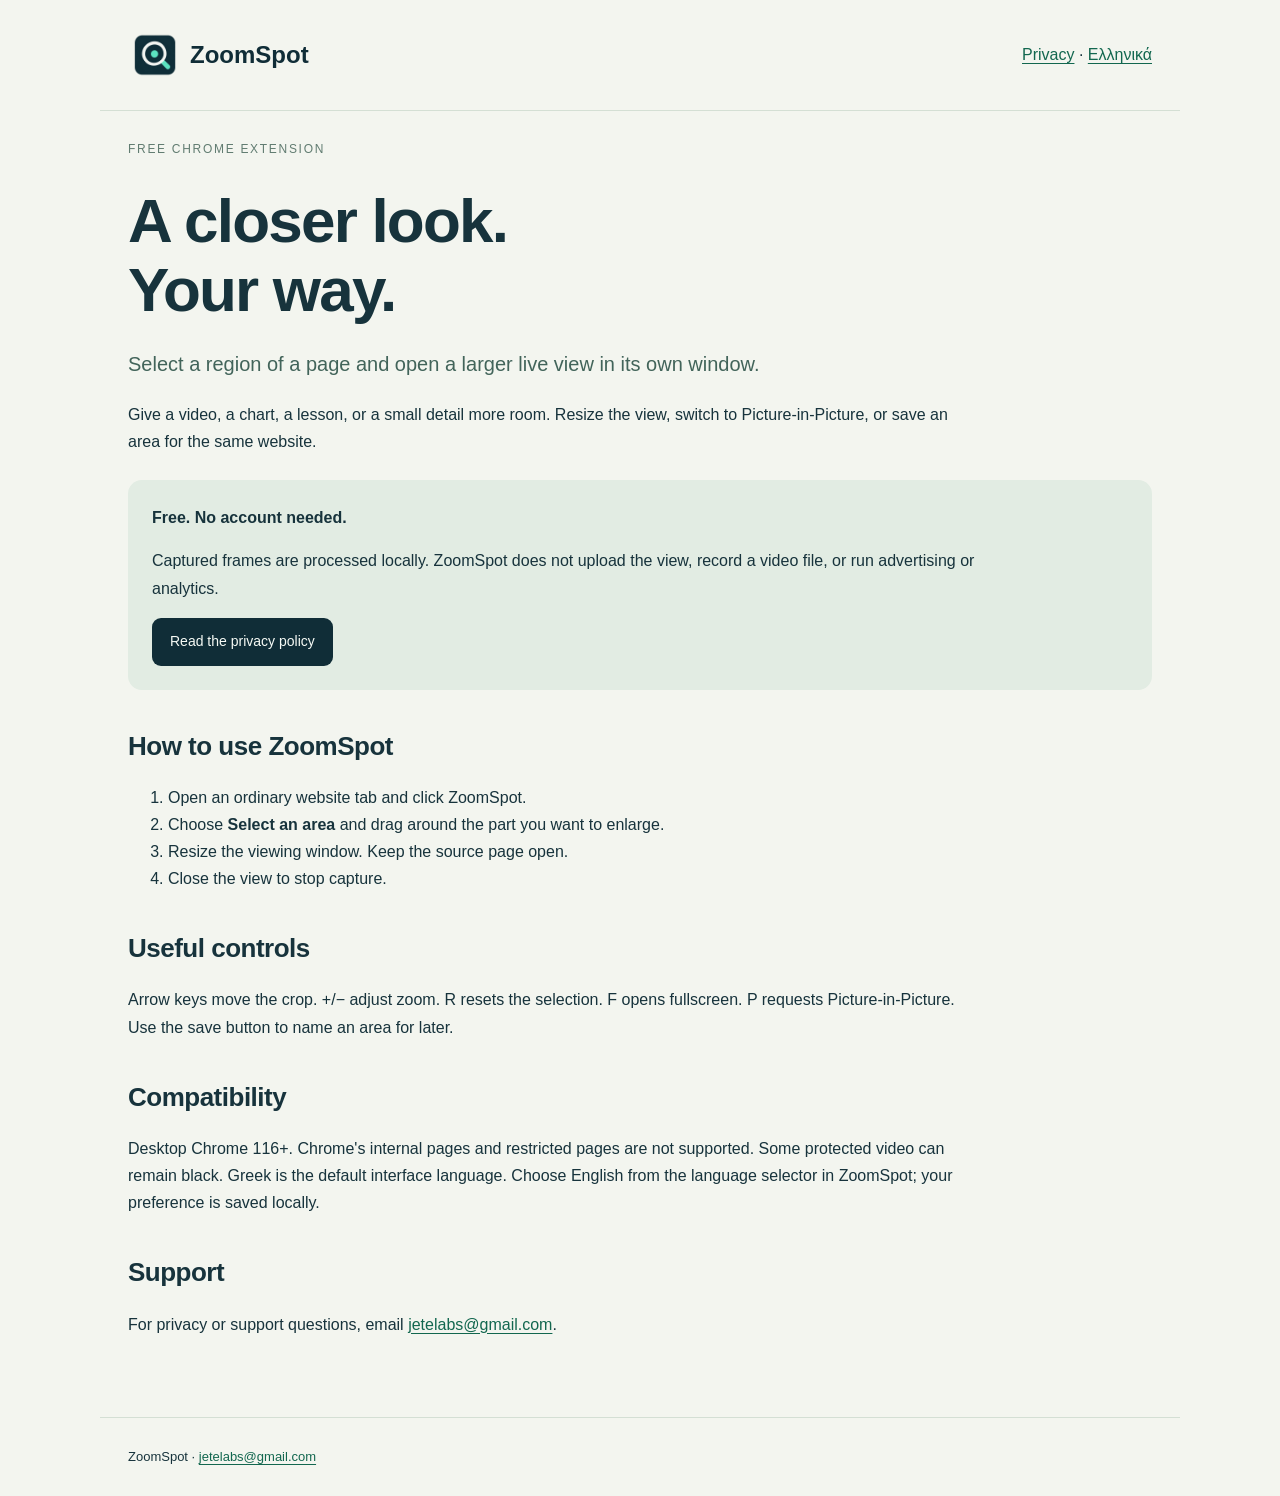
==== index-en.html @ 1380f60e "Ελληνική προεπιλεγμένη γλώσσα ιστοσελίδας" ====
<!doctype html><html lang="en"><head><meta charset="utf-8"><meta name="viewport" content="width=device-width,initial-scale=1"><title>ZoomSpot — A closer look. Your way.</title><style>*{box-sizing:border-box}body{margin:0;font-family:Arial,'Segoe UI',sans-serif;color:#17333c;background:#f3f5ef;line-height:1.7}header,main,footer{max-width:1080px;margin:auto;padding:28px}header{display:flex;align-items:center;justify-content:space-between;border-bottom:1px solid #d4dfd4}.brand{display:flex;align-items:center;gap:8px;font-size:24px;font-weight:750;text-decoration:none;color:#102d37}.brand img{width:54px;height:54px}h1{font-size:clamp(35px,5vw,62px);line-height:1.1;letter-spacing:-1.8px;margin:28px 0 23px}h2{margin-top:40px;line-height:1.25;font-size:26px;letter-spacing:-.5px}h3{font-size:18px;margin:24px 0 8px}p{max-width:850px}a{color:#12674f;text-underline-offset:3px}.label{font-size:12px;letter-spacing:1.7px;text-transform:uppercase;color:#617c71}.lead{font-size:20px;color:#42645a}.card{background:#e2ece3;padding:24px;border-radius:14px;margin:25px 0}.grid{display:grid;grid-template-columns:repeat(2,minmax(0,1fr));gap:20px}.grid img{width:100%;display:block;border-radius:8px}.button,button{display:inline-block;border:0;border-radius:9px;background:#102d37;color:#f6faf5;padding:12px 18px;font-size:14px;cursor:pointer;text-decoration:none}small{color:#627c72}footer{font-size:13px;border-top:1px solid #d4dfd4;margin-top:35px}textarea{width:100%;min-height:280px;border:1px solid #bccdbc;border-radius:8px;padding:17px;background:#fff;color:#17333c;font:14px/1.6 Arial;resize:vertical}.file{display:block;margin:12px 0}.status{padding:15px 20px;background:#fff3d6;border-left:4px solid #c59935;margin:25px 0}@media(max-width:700px){.grid{grid-template-columns:1fr}header,main,footer{padding:20px}}</style></head><body><header><a class="brand" href="index-en.html"><img src="zoomspot.png" alt="">ZoomSpot</a><nav><a href="privacy-en.html">Privacy</a> · <a href="index.html" lang="el">Ελληνικά</a></nav></header><main><div class="label">Free Chrome extension</div><h1>A closer look.<br>Your way.</h1><p class="lead">Select a region of a page and open a larger live view in its own window.</p><p>Give a video, a chart, a lesson, or a small detail more room. Resize the view, switch to Picture-in-Picture, or save an area for the same website.</p><div class="card"><strong>Free. No account needed.</strong><p>Captured frames are processed locally. ZoomSpot does not upload the view, record a video file, or run advertising or analytics.</p><a class="button" href="privacy-en.html">Read the privacy policy</a></div><h2>How to use ZoomSpot</h2><ol><li>Open an ordinary website tab and click ZoomSpot.</li><li>Choose <strong>Select an area</strong> and drag around the part you want to enlarge.</li><li>Resize the viewing window. Keep the source page open.</li><li>Close the view to stop capture.</li></ol><h2>Useful controls</h2><p>Arrow keys move the crop. +/− adjust zoom. R resets the selection. F opens fullscreen. P requests Picture-in-Picture. Use the save button to name an area for later.</p><h2>Compatibility</h2><p>Desktop Chrome 116+. Chrome's internal pages and restricted pages are not supported. Some protected video can remain black. Greek is the default interface language. Choose English from the language selector in ZoomSpot; your preference is saved locally.</p><h2>Support</h2><p>For privacy or support questions, email <a href="mailto:jetelabs@gmail.com">jetelabs@gmail.com</a>.</p></main><footer>ZoomSpot · <a href="mailto:jetelabs@gmail.com">jetelabs@gmail.com</a></footer></body></html>
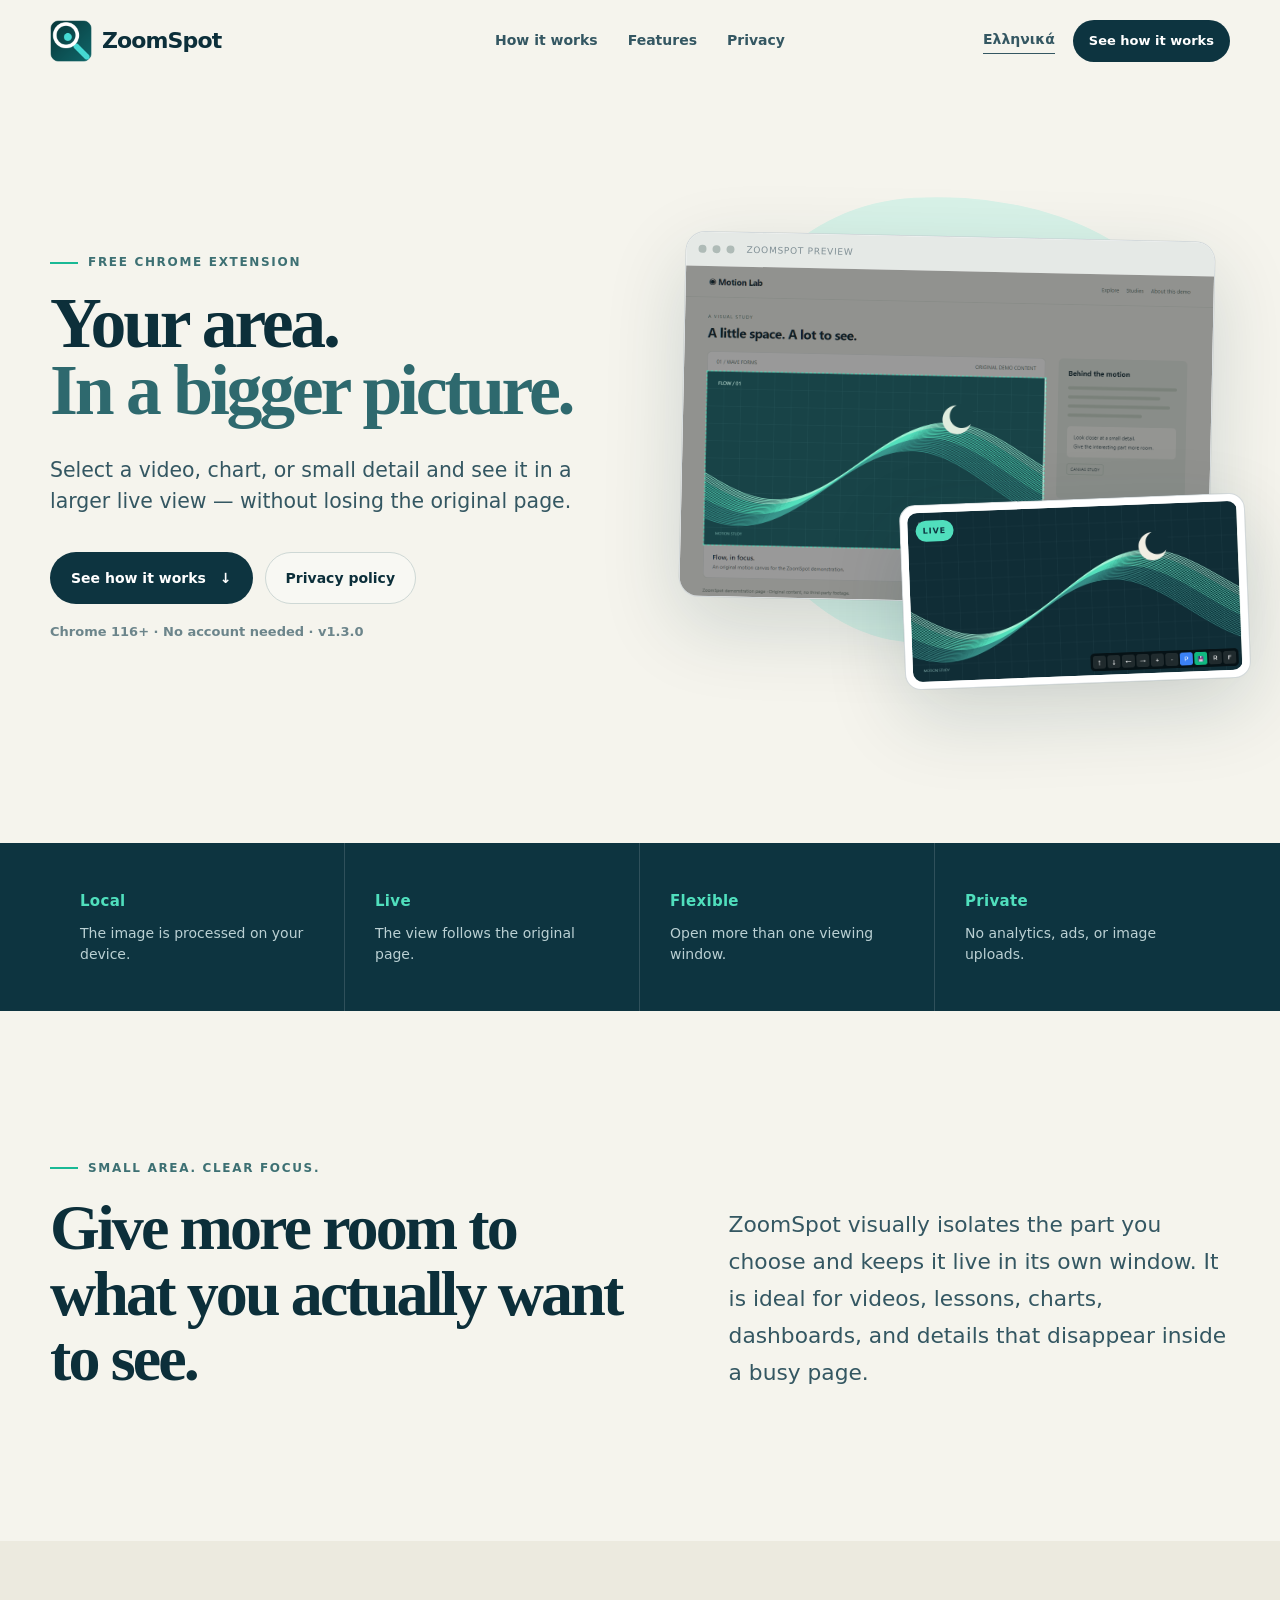
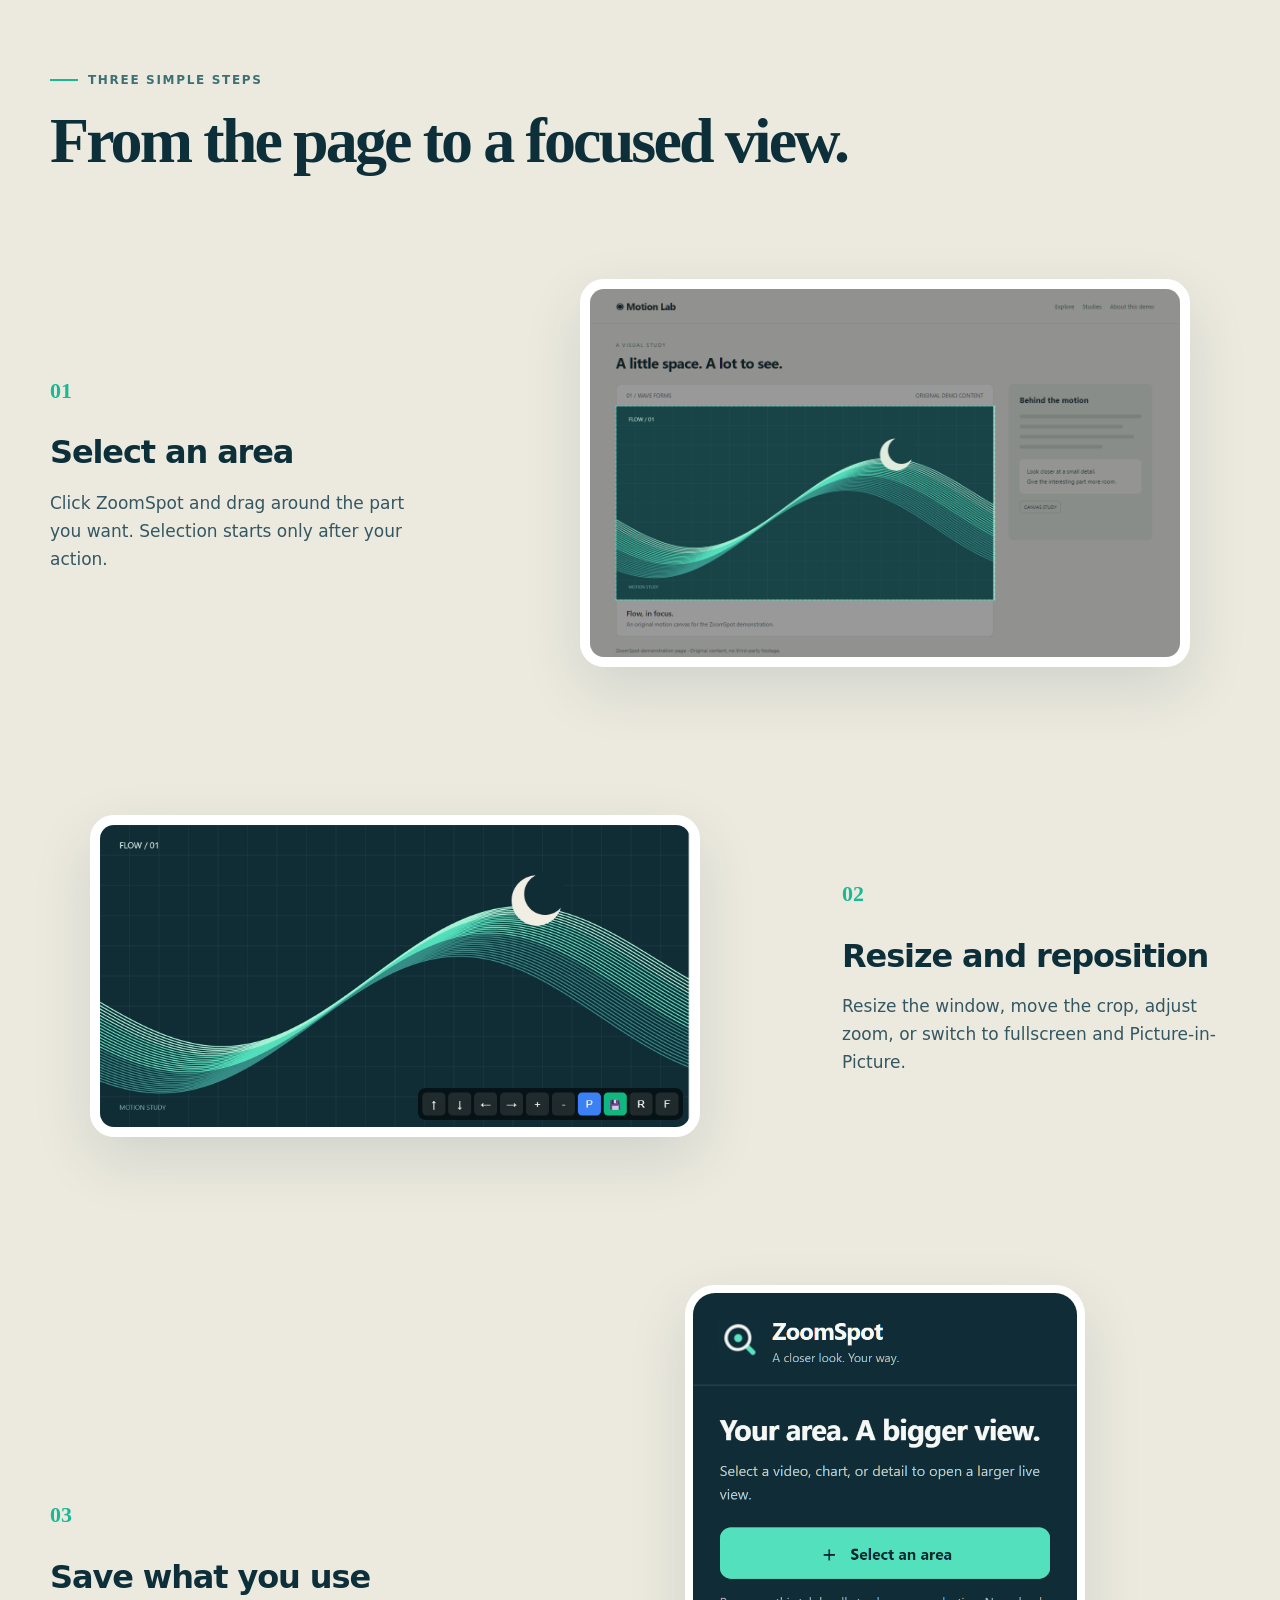
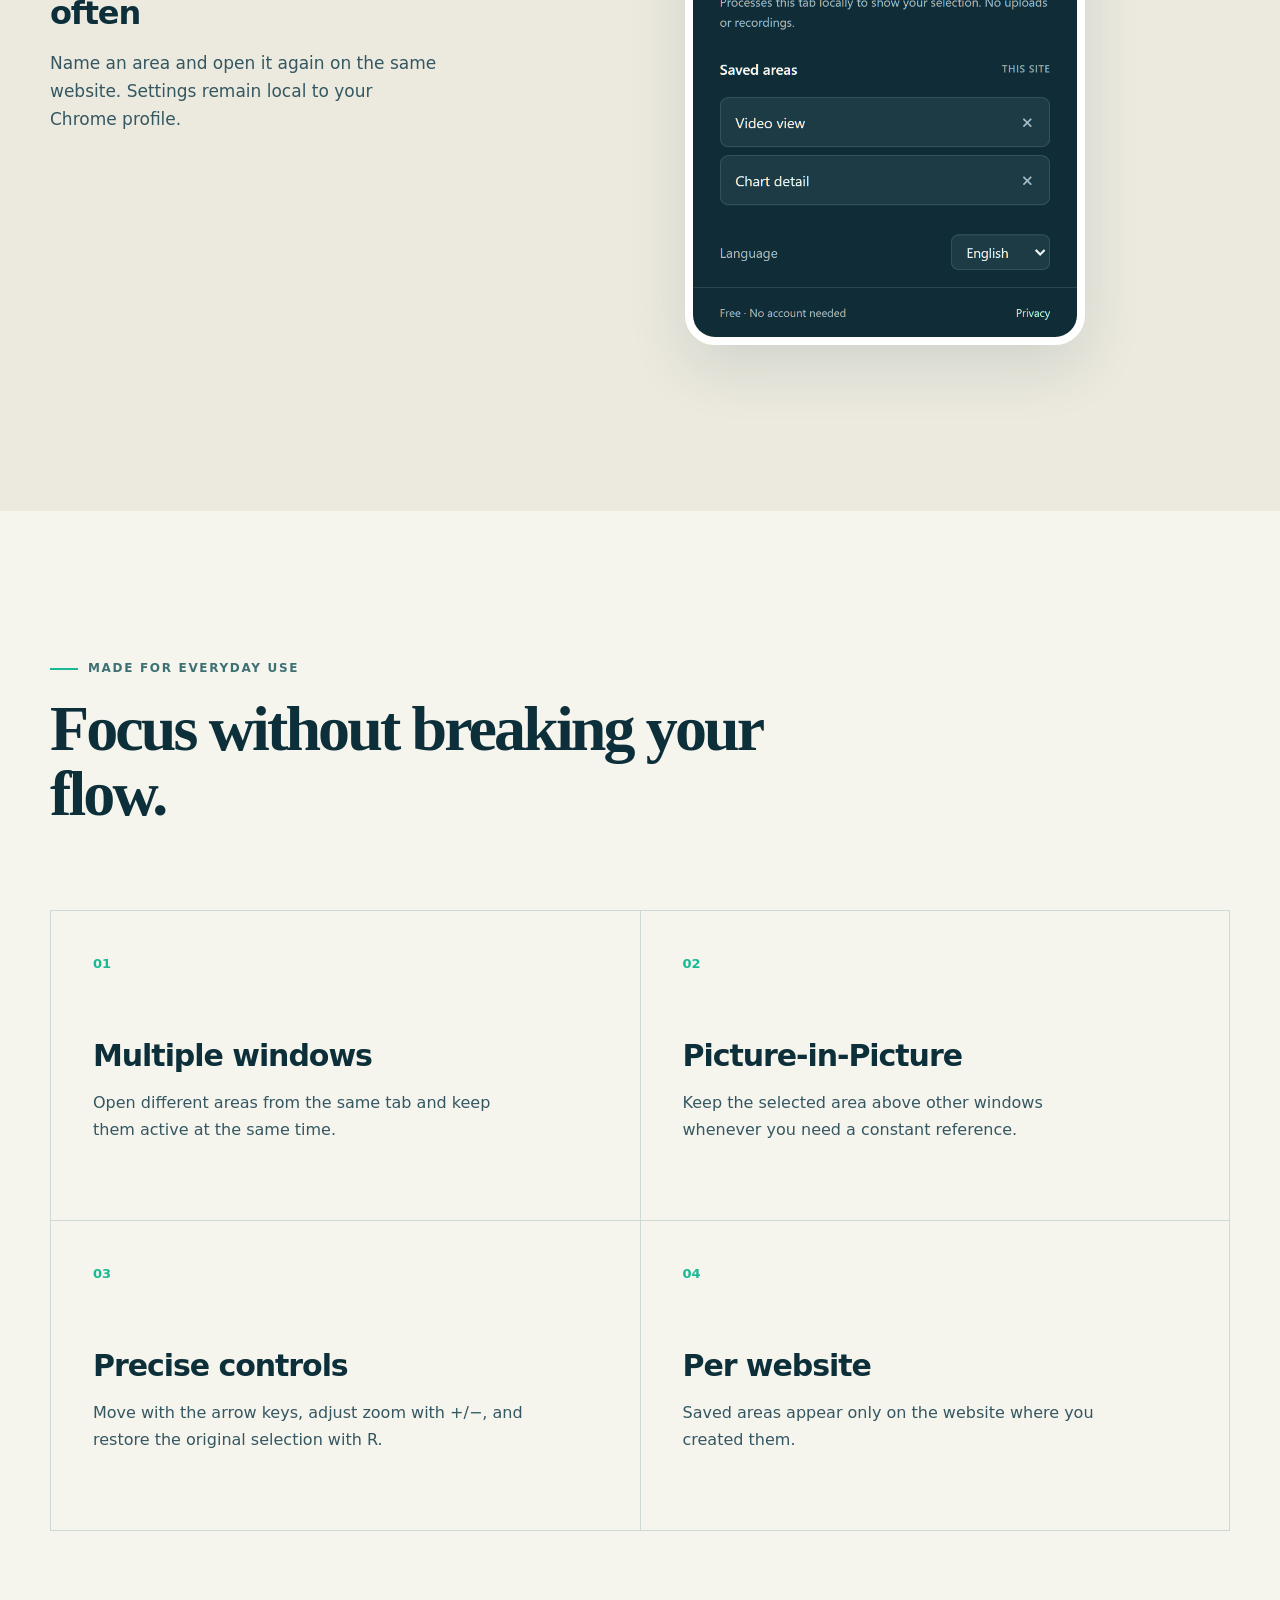
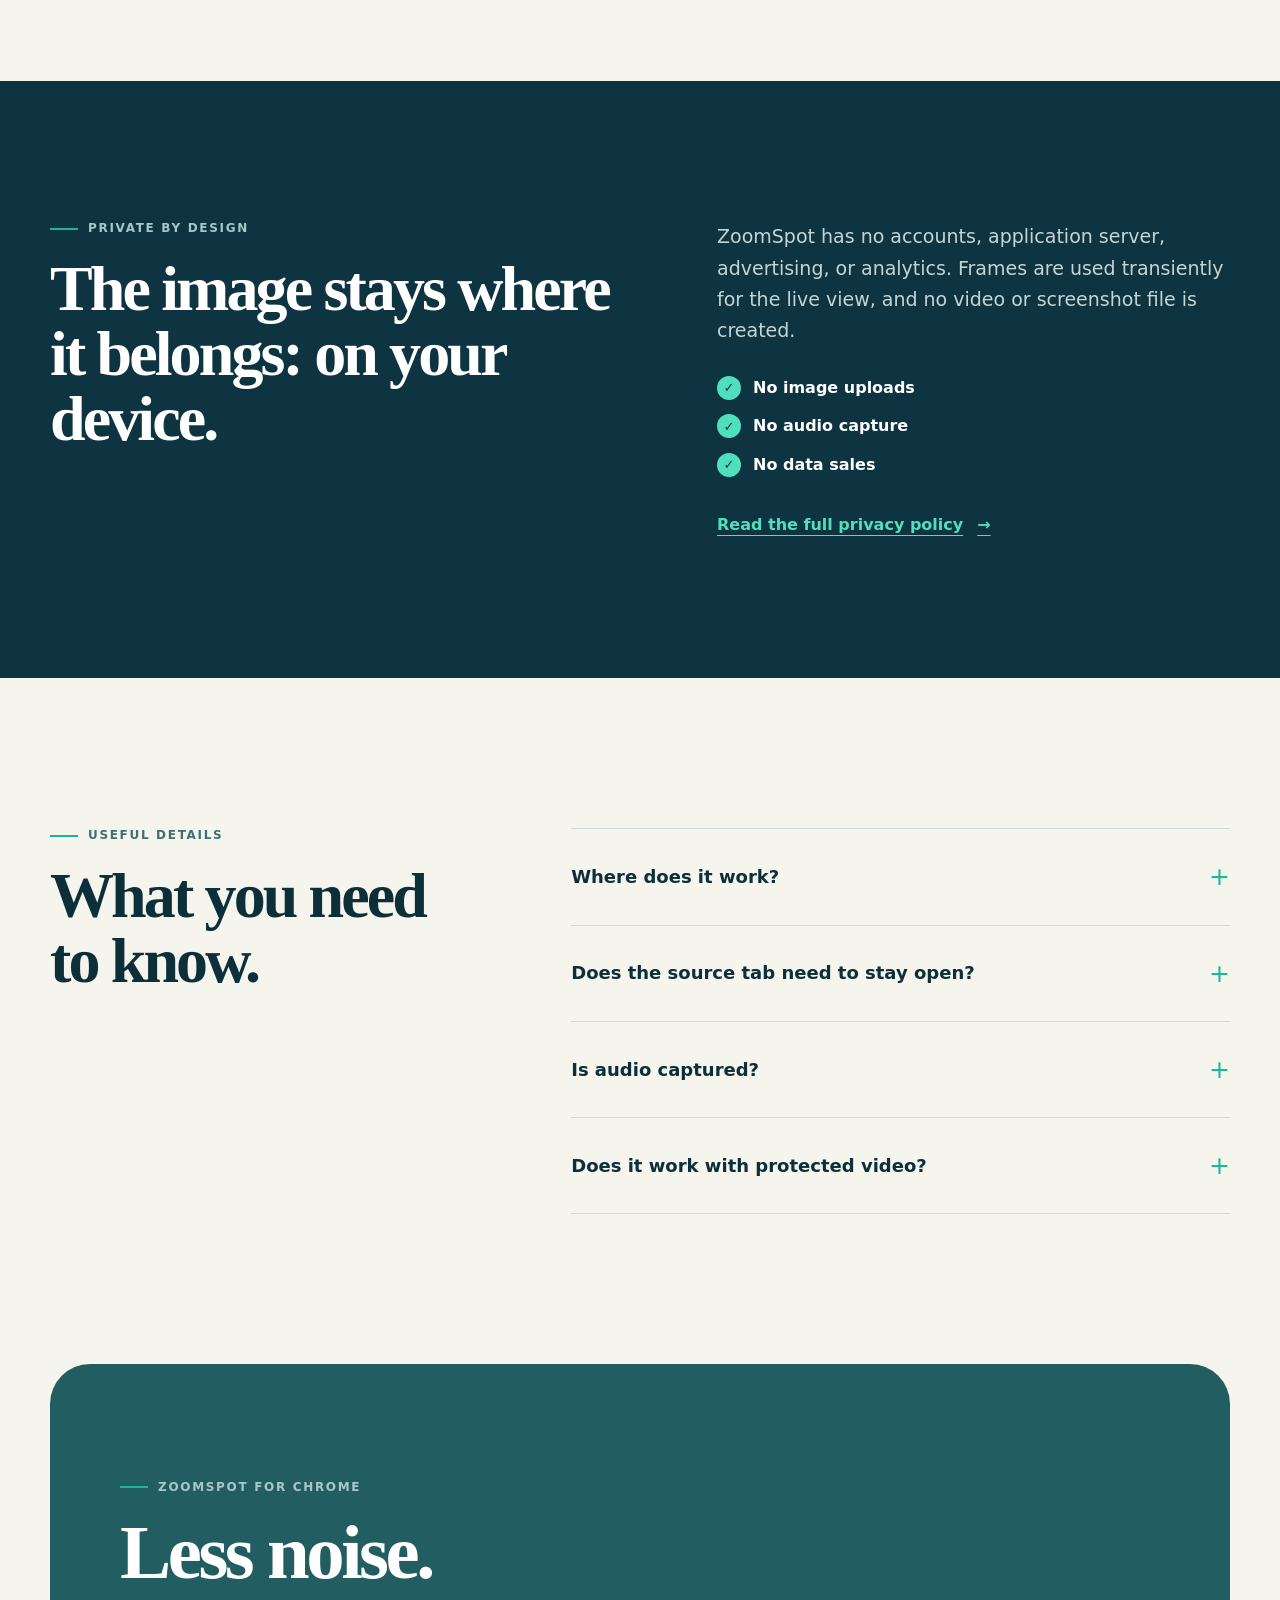
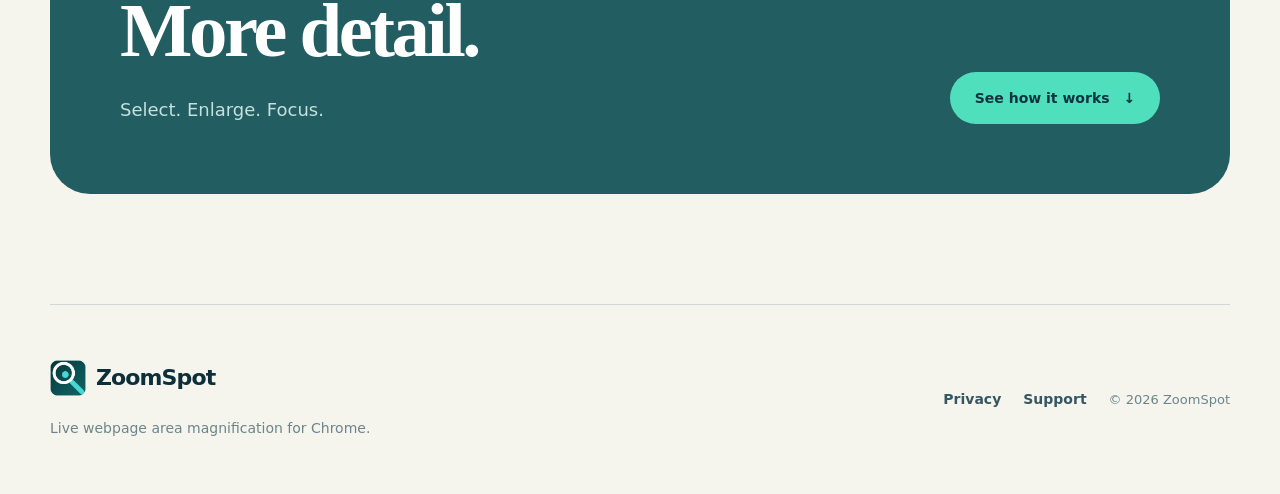
==== commit d2ed2ad4: "Redesign ZoomSpot landing page" ====
--- a/index-en.html
+++ b/index-en.html
@@ -1 +1,164 @@
-<!doctype html><html lang="en"><head><meta charset="utf-8"><meta name="viewport" content="width=device-width,initial-scale=1"><title>ZoomSpot — A closer look. Your way.</title><style>*{box-sizing:border-box}body{margin:0;font-family:Arial,'Segoe UI',sans-serif;color:#17333c;background:#f3f5ef;line-height:1.7}header,main,footer{max-width:1080px;margin:auto;padding:28px}header{display:flex;align-items:center;justify-content:space-between;border-bottom:1px solid #d4dfd4}.brand{display:flex;align-items:center;gap:8px;font-size:24px;font-weight:750;text-decoration:none;color:#102d37}.brand img{width:54px;height:54px}h1{font-size:clamp(35px,5vw,62px);line-height:1.1;letter-spacing:-1.8px;margin:28px 0 23px}h2{margin-top:40px;line-height:1.25;font-size:26px;letter-spacing:-.5px}h3{font-size:18px;margin:24px 0 8px}p{max-width:850px}a{color:#12674f;text-underline-offset:3px}.label{font-size:12px;letter-spacing:1.7px;text-transform:uppercase;color:#617c71}.lead{font-size:20px;color:#42645a}.card{background:#e2ece3;padding:24px;border-radius:14px;margin:25px 0}.grid{display:grid;grid-template-columns:repeat(2,minmax(0,1fr));gap:20px}.grid img{width:100%;display:block;border-radius:8px}.button,button{display:inline-block;border:0;border-radius:9px;background:#102d37;color:#f6faf5;padding:12px 18px;font-size:14px;cursor:pointer;text-decoration:none}small{color:#627c72}footer{font-size:13px;border-top:1px solid #d4dfd4;margin-top:35px}textarea{width:100%;min-height:280px;border:1px solid #bccdbc;border-radius:8px;padding:17px;background:#fff;color:#17333c;font:14px/1.6 Arial;resize:vertical}.file{display:block;margin:12px 0}.status{padding:15px 20px;background:#fff3d6;border-left:4px solid #c59935;margin:25px 0}@media(max-width:700px){.grid{grid-template-columns:1fr}header,main,footer{padding:20px}}</style></head><body><header><a class="brand" href="index-en.html"><img src="zoomspot.png" alt="">ZoomSpot</a><nav><a href="privacy-en.html">Privacy</a> · <a href="index.html" lang="el">Ελληνικά</a></nav></header><main><div class="label">Free Chrome extension</div><h1>A closer look.<br>Your way.</h1><p class="lead">Select a region of a page and open a larger live view in its own window.</p><p>Give a video, a chart, a lesson, or a small detail more room. Resize the view, switch to Picture-in-Picture, or save an area for the same website.</p><div class="card"><strong>Free. No account needed.</strong><p>Captured frames are processed locally. ZoomSpot does not upload the view, record a video file, or run advertising or analytics.</p><a class="button" href="privacy-en.html">Read the privacy policy</a></div><h2>How to use ZoomSpot</h2><ol><li>Open an ordinary website tab and click ZoomSpot.</li><li>Choose <strong>Select an area</strong> and drag around the part you want to enlarge.</li><li>Resize the viewing window. Keep the source page open.</li><li>Close the view to stop capture.</li></ol><h2>Useful controls</h2><p>Arrow keys move the crop. +/− adjust zoom. R resets the selection. F opens fullscreen. P requests Picture-in-Picture. Use the save button to name an area for later.</p><h2>Compatibility</h2><p>Desktop Chrome 116+. Chrome's internal pages and restricted pages are not supported. Some protected video can remain black. Greek is the default interface language. Choose English from the language selector in ZoomSpot; your preference is saved locally.</p><h2>Support</h2><p>For privacy or support questions, email <a href="mailto:jetelabs@gmail.com">jetelabs@gmail.com</a>.</p></main><footer>ZoomSpot · <a href="mailto:jetelabs@gmail.com">jetelabs@gmail.com</a></footer></body></html>
+<!doctype html>
+<html lang="en">
+<head>
+    <meta charset="utf-8">
+    <meta name="viewport" content="width=device-width, initial-scale=1">
+    <meta name="theme-color" content="#0d3440">
+    <meta name="description" content="Select any part of a webpage and open it in a larger live view with ZoomSpot for Chrome.">
+    <meta property="og:type" content="website">
+    <meta property="og:title" content="ZoomSpot — Your area, in a bigger picture">
+    <meta property="og:description" content="Select any part of a webpage and open it in a larger live view with ZoomSpot for Chrome.">
+    <meta property="og:image" content="https://sooperninja.github.io/zoomspot-site/assets/selection-en.png">
+    <meta property="og:url" content="https://sooperninja.github.io/zoomspot-site/index-en.html">
+    <meta name="twitter:card" content="summary_large_image">
+    <link rel="canonical" href="https://sooperninja.github.io/zoomspot-site/index-en.html">
+    <link rel="alternate" hreflang="el" href="https://sooperninja.github.io/zoomspot-site/">
+    <link rel="icon" href="zoomspot.png" type="image/png">
+    <link rel="stylesheet" href="styles.css">
+    <title>ZoomSpot — Your area, in a bigger picture</title>
+    <script type="application/ld+json">{"@context":"https://schema.org","@type":"SoftwareApplication","name":"ZoomSpot","applicationCategory":"BrowserApplication","operatingSystem":"Chrome 116+","softwareVersion":"1.3.0","description":"Select any part of a webpage and open it in a larger live view with ZoomSpot for Chrome.","url":"https://sooperninja.github.io/zoomspot-site/","offers":{"@type":"Offer","price":"0","priceCurrency":"EUR"}}</script>
+</head>
+<body class="landing-page" id="top">
+    <a class="skip-link" href="#main">Skip to content</a>
+    <header class="site-header" data-header>
+        <div class="header-inner">
+            <a class="brand" href="#top" aria-label="ZoomSpot">
+                <img src="zoomspot.png" width="512" height="512" alt="">
+                <span>ZoomSpot</span>
+            </a>
+            <nav class="site-nav" aria-label="Primary navigation"><a href="#how">How it works</a><a href="#features">Features</a><a href="privacy-en.html">Privacy</a></nav>
+            <div class="header-tools">
+                <a class="language-link" href="index.html" lang="el">Ελληνικά</a>
+                <a class="header-action" href="#how">See how it works</a>
+            </div>
+        </div>
+    </header>
+    <main id="main">
+        <section class="hero section-shell" aria-labelledby="hero-title">
+            <div class="hero-copy" data-reveal>
+                <p class="eyebrow"><span></span>Free Chrome extension</p>
+                <h1 id="hero-title"><span class="hero-line hero-line-dark hero-line-nowrap">Your area.</span><span class="hero-line">In a bigger picture.</span></h1>
+                <p class="hero-description">Select a video, chart, or small detail and see it in a larger live view — without losing the original page.</p>
+                <div class="hero-actions">
+                    <a class="button button-primary" href="#how">See how it works<span aria-hidden="true">↓</span></a>
+                    <a class="button button-secondary" href="privacy-en.html">Privacy policy</a>
+                </div>
+                <p class="hero-note">Chrome 116+ · No account needed · v1.3.0</p>
+            </div>
+            <div class="hero-visual" aria-label="ZoomSpot preview" data-reveal>
+                <div class="browser-frame">
+                    <div class="browser-toolbar" aria-hidden="true"><i></i><i></i><i></i><span>zoomspot preview</span></div>
+                    <img src="assets/selection-en.png" width="1280" height="800" alt="Selecting a webpage area with ZoomSpot" fetchpriority="high" decoding="async">
+                </div>
+                <div class="live-frame">
+                    <span>LIVE</span>
+                    <img src="assets/live-controls-en.png" width="820" height="420" alt="A ZoomSpot live view with its controls" fetchpriority="high" decoding="async">
+                </div>
+            </div>
+        </section>
+
+        <section class="proof-strip" aria-label="ZoomSpot highlights">
+            <div class="section-shell proof-grid"><div class="proof-item"><strong>Local</strong><span>The image is processed on your device.</span></div><div class="proof-item"><strong>Live</strong><span>The view follows the original page.</span></div><div class="proof-item"><strong>Flexible</strong><span>Open more than one viewing window.</span></div><div class="proof-item"><strong>Private</strong><span>No analytics, ads, or image uploads.</span></div></div>
+        </section>
+
+        <section class="intro-section section-shell" aria-labelledby="intro-title">
+            <div class="section-heading" data-reveal>
+                <p class="eyebrow"><span></span>Small area. Clear focus.</p>
+                <h2 id="intro-title">Give more room to what you actually want to see.</h2>
+            </div>
+            <p class="intro-body" data-reveal>ZoomSpot visually isolates the part you choose and keeps it live in its own window. It is ideal for videos, lessons, charts, dashboards, and details that disappear inside a busy page.</p>
+        </section>
+
+        <section class="process-section" id="how" aria-labelledby="how-title">
+            <div class="section-shell">
+                <div class="section-heading section-heading-wide" data-reveal>
+                    <p class="eyebrow"><span></span>Three simple steps</p>
+                    <h2 id="how-title">From the page to a focused view.</h2>
+                </div>
+                <div class="process-list"><article class="process-row">
+        <div class="process-copy" data-reveal>
+            <span class="step-number">01</span>
+            <h3>Select an area</h3>
+            <p>Click ZoomSpot and drag around the part you want. Selection starts only after your action.</p>
+        </div>
+        <figure class="process-media" data-reveal>
+            <img src="assets/selection-en.png" width="1280" height="800" alt="Selecting a webpage area with ZoomSpot" decoding="async">
+        </figure>
+    </article><article class="process-row process-row-reverse">
+        <div class="process-copy" data-reveal>
+            <span class="step-number">02</span>
+            <h3>Resize and reposition</h3>
+            <p>Resize the window, move the crop, adjust zoom, or switch to fullscreen and Picture-in-Picture.</p>
+        </div>
+        <figure class="process-media" data-reveal>
+            <img src="assets/live-controls-en.png" width="820" height="420" alt="A ZoomSpot live view with its controls" decoding="async">
+        </figure>
+    </article><article class="process-row">
+        <div class="process-copy" data-reveal>
+            <span class="step-number">03</span>
+            <h3>Save what you use often</h3>
+            <p>Name an area and open it again on the same website. Settings remain local to your Chrome profile.</p>
+        </div>
+        <figure class="process-media process-media-portrait" data-reveal>
+            <img src="assets/popup-en.png" width="688" height="1154" alt="Saved areas inside the ZoomSpot popup" decoding="async">
+        </figure>
+    </article></div>
+            </div>
+        </section>
+
+        <section class="features-section section-shell" id="features" aria-labelledby="features-title">
+            <div class="section-heading" data-reveal>
+                <p class="eyebrow"><span></span>Made for everyday use</p>
+                <h2 id="features-title">Focus without breaking your flow.</h2>
+            </div>
+            <div class="feature-grid"><article class="feature-item" data-reveal><span>01</span><h3>Multiple windows</h3><p>Open different areas from the same tab and keep them active at the same time.</p></article><article class="feature-item" data-reveal><span>02</span><h3>Picture-in-Picture</h3><p>Keep the selected area above other windows whenever you need a constant reference.</p></article><article class="feature-item" data-reveal><span>03</span><h3>Precise controls</h3><p>Move with the arrow keys, adjust zoom with +/−, and restore the original selection with R.</p></article><article class="feature-item" data-reveal><span>04</span><h3>Per website</h3><p>Saved areas appear only on the website where you created them.</p></article></div>
+        </section>
+
+        <section class="privacy-band" aria-labelledby="privacy-title">
+            <div class="section-shell privacy-layout">
+                <div data-reveal>
+                    <p class="eyebrow eyebrow-light"><span></span>Private by design</p>
+                    <h2 id="privacy-title">The image stays where it belongs: on your device.</h2>
+                </div>
+                <div class="privacy-copy" data-reveal>
+                    <p>ZoomSpot has no accounts, application server, advertising, or analytics. Frames are used transiently for the live view, and no video or screenshot file is created.</p>
+                    <ul><li>No image uploads</li><li>No audio capture</li><li>No data sales</li></ul>
+                    <a href="privacy-en.html">Read the full privacy policy<span aria-hidden="true">→</span></a>
+                </div>
+            </div>
+        </section>
+
+        <section class="faq-section section-shell" aria-labelledby="faq-title">
+            <div class="section-heading" data-reveal>
+                <p class="eyebrow"><span></span>Useful details</p>
+                <h2 id="faq-title">What you need to know.</h2>
+            </div>
+            <div class="faq-list" data-reveal><details><summary>Where does it work?<span aria-hidden="true">+</span></summary><p>On ordinary websites in desktop Chrome 116 or newer. Chrome internal pages and other restricted pages do not allow extension access.</p></details><details><summary>Does the source tab need to stay open?<span aria-hidden="true">+</span></summary><p>Yes. The view is live and comes from the source tab, so that page needs to remain open.</p></details><details><summary>Is audio captured?<span aria-hidden="true">+</span></summary><p>No. Audio remains with the source page and is not captured by ZoomSpot.</p></details><details><summary>Does it work with protected video?<span aria-hidden="true">+</span></summary><p>Some DRM-protected content may remain black because Chrome prevents it from being captured.</p></details></div>
+        </section>
+
+        <section class="final-cta section-shell" aria-labelledby="final-title">
+            <div class="final-copy" data-reveal>
+                <p class="eyebrow eyebrow-light"><span></span>ZoomSpot for Chrome</p>
+                <h2 id="final-title">Less noise.<br>More detail.</h2>
+                <p>Select. Enlarge. Focus.</p>
+            </div>
+            <div class="final-action"><a class="button button-mint" href="#how">See how it works<span aria-hidden="true">↓</span></a></div>
+        </section>
+    </main>
+    <footer class="site-footer">
+        <div class="footer-main">
+            <a class="brand brand-footer" href="index-en.html" aria-label="ZoomSpot">
+                <img src="zoomspot.png" width="512" height="512" alt="">
+                <span>ZoomSpot</span>
+            </a>
+            <p>Live webpage area magnification for Chrome.</p>
+        </div>
+        <div class="footer-links">
+            <a href="privacy-en.html">Privacy</a>
+            <a href="mailto:jetelabs@gmail.com">Support</a>
+            <span>© <span data-year>2026</span> ZoomSpot</span>
+        </div>
+    </footer>
+    <script src="site.js" defer></script>
+</body>
+</html>
--- a/styles.css
+++ b/styles.css
@@ -0,0 +1,1061 @@
+:root {
+    --ink: #0c2f3a;
+    --ink-soft: #345762;
+    --ink-faint: #6c858b;
+    --paper: #f5f4ed;
+    --paper-warm: #eceadf;
+    --white: #ffffff;
+    --mint: #50dfbd;
+    --mint-dark: #19b995;
+    --mint-pale: #d8f2e8;
+    --line: #ced8d5;
+    --dark: #0d3440;
+    --dark-raised: #173f4a;
+    --shadow: 0 28px 80px rgba(12, 47, 58, 0.16);
+    --radius-sm: 12px;
+    --radius-md: 24px;
+    --radius-lg: 40px;
+    --shell: 1180px;
+}
+
+* {
+    box-sizing: border-box;
+}
+
+html {
+    scroll-behavior: smooth;
+    scroll-padding-top: 96px;
+}
+
+body {
+    margin: 0;
+    color: var(--ink);
+    background: var(--paper);
+    font-family: Inter, ui-sans-serif, system-ui, -apple-system, BlinkMacSystemFont, "Segoe UI", sans-serif;
+    font-size: 16px;
+    line-height: 1.65;
+    text-rendering: optimizeLegibility;
+}
+
+img {
+    display: block;
+    max-width: 100%;
+    height: auto;
+}
+
+a {
+    color: inherit;
+}
+
+button,
+a {
+    -webkit-tap-highlight-color: transparent;
+}
+
+:focus-visible {
+    outline: 3px solid var(--mint-dark);
+    outline-offset: 4px;
+}
+
+.skip-link {
+    position: fixed;
+    top: 12px;
+    left: 12px;
+    z-index: 100;
+    padding: 10px 14px;
+    color: var(--white);
+    background: var(--dark);
+    border-radius: 8px;
+    transform: translateY(-180%);
+}
+
+.skip-link:focus {
+    transform: translateY(0);
+}
+
+.section-shell,
+.header-inner,
+.site-footer {
+    width: min(calc(100% - 48px), var(--shell));
+    margin-inline: auto;
+}
+
+.site-header {
+    position: sticky;
+    top: 0;
+    z-index: 50;
+    border-bottom: 1px solid transparent;
+    background: rgba(245, 244, 237, 0.94);
+    backdrop-filter: blur(18px);
+    transition: border-color 180ms ease, box-shadow 180ms ease;
+}
+
+.site-header.is-scrolled {
+    border-color: var(--line);
+    box-shadow: 0 8px 30px rgba(12, 47, 58, 0.06);
+}
+
+.header-inner {
+    min-height: 82px;
+    display: grid;
+    grid-template-columns: 1fr auto 1fr;
+    align-items: center;
+    gap: 28px;
+}
+
+.brand {
+    width: fit-content;
+    display: inline-flex;
+    align-items: center;
+    gap: 10px;
+    color: var(--ink);
+    font-size: 22px;
+    font-weight: 800;
+    letter-spacing: -0.04em;
+    text-decoration: none;
+}
+
+.brand img {
+    width: 42px;
+    height: 42px;
+}
+
+.site-nav,
+.header-tools,
+.footer-links {
+    display: flex;
+    align-items: center;
+}
+
+.site-nav {
+    gap: 30px;
+}
+
+.site-nav a,
+.language-link,
+.footer-links a {
+    color: var(--ink-soft);
+    font-size: 14px;
+    font-weight: 680;
+    text-decoration: none;
+}
+
+.site-nav a:hover,
+.language-link:hover,
+.footer-links a:hover {
+    color: var(--mint-dark);
+}
+
+.header-tools {
+    justify-content: flex-end;
+    gap: 18px;
+}
+
+.language-link {
+    padding-bottom: 2px;
+    border-bottom: 1px solid currentColor;
+}
+
+.header-action {
+    padding: 10px 16px;
+    color: var(--white);
+    background: var(--dark);
+    border-radius: 999px;
+    font-size: 13px;
+    font-weight: 760;
+    text-decoration: none;
+    transition: transform 180ms ease, background 180ms ease;
+}
+
+.header-action:hover {
+    background: var(--dark-raised);
+    transform: translateY(-1px);
+}
+
+.hero {
+    min-height: 760px;
+    display: grid;
+    grid-template-columns: 1fr 1fr;
+    align-items: center;
+    gap: clamp(40px, 5vw, 70px);
+    padding-block: 92px 120px;
+}
+
+.eyebrow {
+    display: flex;
+    align-items: center;
+    gap: 10px;
+    margin: 0 0 20px;
+    color: #3d7073;
+    font-size: 12px;
+    font-weight: 780;
+    letter-spacing: 0.14em;
+    line-height: 1.2;
+    text-transform: uppercase;
+}
+
+.eyebrow > span {
+    width: 28px;
+    height: 2px;
+    background: var(--mint-dark);
+}
+
+.hero h1,
+.section-heading h2,
+.privacy-band h2,
+.final-copy h2,
+.legal-article h1 {
+    margin: 0;
+    font-family: Georgia, "Times New Roman", serif;
+    font-weight: 700;
+    letter-spacing: -0.045em;
+}
+
+.hero h1 {
+    max-width: 680px;
+    font-size: clamp(54px, 5.6vw, 80px);
+    line-height: 0.94;
+}
+
+.hero h1 .hero-line {
+    display: block;
+    color: #2e696e;
+}
+
+.hero h1 .hero-line-dark {
+    color: var(--ink);
+}
+
+@media (min-width: 781px) {
+    .hero h1 .hero-line-nowrap {
+        white-space: nowrap;
+    }
+}
+
+.hero-description {
+    max-width: 590px;
+    margin: 30px 0 0;
+    color: var(--ink-soft);
+    font-size: clamp(18px, 1.6vw, 22px);
+    line-height: 1.55;
+}
+
+.hero-actions {
+    display: flex;
+    flex-wrap: wrap;
+    gap: 12px;
+    margin-top: 34px;
+}
+
+.button {
+    min-height: 52px;
+    display: inline-flex;
+    align-items: center;
+    justify-content: center;
+    gap: 14px;
+    padding: 12px 20px;
+    border: 1px solid transparent;
+    border-radius: 999px;
+    font-size: 14px;
+    font-weight: 780;
+    text-decoration: none;
+    transition: transform 180ms ease, background 180ms ease, border-color 180ms ease;
+}
+
+.button:hover {
+    transform: translateY(-2px);
+}
+
+.button-primary {
+    color: var(--white);
+    background: var(--dark);
+}
+
+.button-primary:hover {
+    background: var(--dark-raised);
+}
+
+.button-secondary {
+    color: var(--ink);
+    border-color: var(--line);
+    background: rgba(255, 255, 255, 0.3);
+}
+
+.button-secondary:hover {
+    border-color: #9eb4af;
+    background: var(--white);
+}
+
+.hero-note {
+    margin: 17px 0 0;
+    color: var(--ink-faint);
+    font-size: 13px;
+    font-weight: 620;
+}
+
+.hero-visual {
+    position: relative;
+    min-width: 0;
+    padding: 40px 18px 100px 10px;
+}
+
+.hero-visual::before {
+    content: "";
+    position: absolute;
+    inset: 0 8% 12% 9%;
+    z-index: -1;
+    background: var(--mint-pale);
+    border-radius: 44% 56% 58% 42% / 44% 35% 65% 56%;
+    transform: rotate(-3deg);
+}
+
+.browser-frame,
+.live-frame {
+    overflow: hidden;
+    border: 1px solid rgba(12, 47, 58, 0.18);
+    background: var(--white);
+    box-shadow: var(--shadow);
+}
+
+.browser-frame {
+    border-radius: 20px;
+    transform: rotate(1.2deg);
+}
+
+.browser-toolbar {
+    height: 34px;
+    display: flex;
+    align-items: center;
+    gap: 6px;
+    padding: 0 12px;
+    color: #819096;
+    background: #e5e9e6;
+    font-size: 9px;
+    letter-spacing: 0.08em;
+    text-transform: uppercase;
+}
+
+.browser-toolbar i {
+    width: 8px;
+    height: 8px;
+    background: #afbbb7;
+    border-radius: 50%;
+}
+
+.browser-toolbar span {
+    margin-left: 6px;
+}
+
+.live-frame {
+    position: absolute;
+    right: -18px;
+    bottom: 18px;
+    width: 62%;
+    padding: 7px;
+    border-radius: 16px;
+    transform: rotate(-2.2deg);
+}
+
+.live-frame > span {
+    position: absolute;
+    top: 15px;
+    left: 15px;
+    z-index: 1;
+    padding: 4px 7px;
+    color: var(--dark);
+    background: var(--mint);
+    border-radius: 999px;
+    font-size: 8px;
+    font-weight: 900;
+    letter-spacing: 0.12em;
+}
+
+.live-frame img {
+    border-radius: 10px;
+}
+
+.proof-strip {
+    color: var(--white);
+    background: var(--dark);
+}
+
+.proof-grid {
+    display: grid;
+    grid-template-columns: repeat(4, 1fr);
+}
+
+.proof-item {
+    min-height: 168px;
+    display: flex;
+    flex-direction: column;
+    justify-content: center;
+    gap: 9px;
+    padding: 28px 30px;
+    border-right: 1px solid rgba(255, 255, 255, 0.14);
+}
+
+.proof-item:last-child {
+    border-right: 0;
+}
+
+.proof-item strong {
+    color: var(--mint);
+    font-size: 15px;
+    letter-spacing: 0.02em;
+}
+
+.proof-item span {
+    color: #bad0d3;
+    font-size: 14px;
+    line-height: 1.5;
+}
+
+.intro-section {
+    display: grid;
+    grid-template-columns: 1.08fr 0.92fr;
+    gap: 90px;
+    padding-block: 150px;
+}
+
+.section-heading h2,
+.privacy-band h2,
+.final-copy h2 {
+    font-size: clamp(42px, 5vw, 70px);
+    line-height: 1.02;
+}
+
+.intro-body {
+    align-self: end;
+    max-width: 540px;
+    margin: 0;
+    color: var(--ink-soft);
+    font-size: clamp(18px, 1.7vw, 22px);
+    line-height: 1.7;
+}
+
+.process-section {
+    padding-block: 132px 150px;
+    background: var(--paper-warm);
+}
+
+.section-heading-wide {
+    max-width: 830px;
+    margin-bottom: 90px;
+}
+
+.process-list {
+    display: grid;
+    gap: 116px;
+}
+
+.process-row {
+    display: grid;
+    grid-template-columns: 0.72fr 1.28fr;
+    align-items: center;
+    gap: clamp(48px, 8vw, 110px);
+}
+
+.process-row-reverse {
+    grid-template-columns: 1.28fr 0.72fr;
+}
+
+.process-row-reverse .process-copy {
+    order: 2;
+}
+
+.process-copy {
+    max-width: 400px;
+}
+
+.step-number {
+    display: inline-block;
+    margin-bottom: 26px;
+    color: var(--mint-dark);
+    font-family: Georgia, "Times New Roman", serif;
+    font-size: 22px;
+    font-weight: 700;
+}
+
+.process-copy h3,
+.feature-item h3 {
+    margin: 0;
+    color: var(--ink);
+    font-size: clamp(27px, 2.5vw, 38px);
+    line-height: 1.12;
+    letter-spacing: -0.035em;
+}
+
+.process-copy p,
+.feature-item p {
+    margin: 18px 0 0;
+    color: var(--ink-soft);
+    font-size: 17px;
+}
+
+.process-media {
+    overflow: hidden;
+    border: 10px solid var(--white);
+    border-radius: var(--radius-md);
+    box-shadow: 0 22px 60px rgba(12, 47, 58, 0.12);
+}
+
+.process-media img {
+    width: 100%;
+}
+
+.process-media-portrait {
+    width: min(58%, 420px);
+    justify-self: center;
+    border-width: 8px;
+    border-radius: 30px;
+}
+
+.features-section {
+    padding-block: 150px;
+}
+
+.features-section > .section-heading {
+    max-width: 760px;
+}
+
+.feature-grid {
+    display: grid;
+    grid-template-columns: repeat(2, 1fr);
+    margin-top: 84px;
+    border-top: 1px solid var(--line);
+    border-left: 1px solid var(--line);
+}
+
+.feature-item {
+    min-height: 310px;
+    padding: 42px;
+    border-right: 1px solid var(--line);
+    border-bottom: 1px solid var(--line);
+}
+
+.feature-item > span {
+    display: block;
+    margin-bottom: 64px;
+    color: var(--mint-dark);
+    font-size: 13px;
+    font-weight: 800;
+}
+
+.feature-item h3 {
+    font-size: 30px;
+}
+
+.feature-item p {
+    max-width: 430px;
+    font-size: 16px;
+}
+
+.privacy-band {
+    padding-block: 140px;
+    color: var(--white);
+    background: var(--dark);
+}
+
+.privacy-layout {
+    display: grid;
+    grid-template-columns: 1.05fr 0.95fr;
+    gap: 100px;
+}
+
+.eyebrow-light {
+    color: #a6c8cc;
+}
+
+.privacy-band h2 {
+    color: var(--white);
+}
+
+.privacy-copy {
+    align-self: end;
+}
+
+.privacy-copy > p {
+    margin: 0;
+    color: #c2d5d7;
+    font-size: 19px;
+}
+
+.privacy-copy ul {
+    display: grid;
+    gap: 12px;
+    margin: 28px 0 34px;
+    padding: 0;
+    list-style: none;
+}
+
+.privacy-copy li {
+    display: flex;
+    align-items: center;
+    gap: 12px;
+    font-weight: 700;
+}
+
+.privacy-copy li::before {
+    content: "✓";
+    width: 24px;
+    height: 24px;
+    display: grid;
+    place-items: center;
+    color: var(--dark);
+    background: var(--mint);
+    border-radius: 50%;
+    font-size: 13px;
+}
+
+.privacy-copy a {
+    display: inline-flex;
+    align-items: center;
+    gap: 14px;
+    color: var(--mint);
+    font-weight: 760;
+    text-underline-offset: 5px;
+}
+
+.faq-section {
+    display: grid;
+    grid-template-columns: 0.78fr 1.22fr;
+    gap: 100px;
+    padding-block: 150px;
+}
+
+.faq-list {
+    border-top: 1px solid var(--line);
+}
+
+.faq-list details {
+    border-bottom: 1px solid var(--line);
+}
+
+.faq-list summary {
+    display: flex;
+    align-items: center;
+    justify-content: space-between;
+    gap: 24px;
+    padding: 27px 0;
+    cursor: pointer;
+    font-size: 18px;
+    font-weight: 760;
+    list-style: none;
+}
+
+.faq-list summary::-webkit-details-marker {
+    display: none;
+}
+
+.faq-list summary span {
+    color: var(--mint-dark);
+    font-size: 25px;
+    font-weight: 400;
+    transition: transform 180ms ease;
+}
+
+.faq-list details[open] summary span {
+    transform: rotate(45deg);
+}
+
+.faq-list p {
+    max-width: 680px;
+    margin: -4px 42px 28px 0;
+    color: var(--ink-soft);
+}
+
+.final-cta {
+    min-height: 430px;
+    display: grid;
+    grid-template-columns: 1fr auto;
+    align-items: end;
+    gap: 50px;
+    margin-bottom: 110px;
+    padding: 70px;
+    color: var(--white);
+    background: #225d62;
+    border-radius: var(--radius-lg);
+}
+
+.final-copy h2 {
+    font-size: clamp(46px, 6vw, 78px);
+}
+
+.final-copy > p:last-child {
+    margin: 24px 0 0;
+    color: #c5e0dd;
+    font-size: 18px;
+}
+
+.button-mint {
+    min-width: 210px;
+    color: var(--dark);
+    background: var(--mint);
+}
+
+.button-mint:hover {
+    background: #6ce7c9;
+}
+
+.site-footer {
+    min-height: 190px;
+    display: flex;
+    align-items: center;
+    justify-content: space-between;
+    gap: 40px;
+    padding-block: 42px;
+    border-top: 1px solid var(--line);
+}
+
+.brand-footer img {
+    width: 36px;
+    height: 36px;
+}
+
+.footer-main p {
+    margin: 12px 0 0;
+    color: var(--ink-faint);
+    font-size: 14px;
+}
+
+.footer-links {
+    flex-wrap: wrap;
+    justify-content: flex-end;
+    gap: 22px;
+    color: var(--ink-faint);
+    font-size: 13px;
+}
+
+.legal-main {
+    padding-bottom: 100px;
+}
+
+.legal-hero {
+    padding-top: 76px;
+}
+
+.legal-article {
+    max-width: 880px;
+    padding-top: 22px;
+}
+
+.legal-article > .label {
+    margin-bottom: 18px;
+    color: var(--ink-faint);
+    font-size: 12px;
+    font-weight: 760;
+    letter-spacing: 0.12em;
+    text-transform: uppercase;
+}
+
+.legal-article h1 {
+    margin-bottom: 28px;
+    font-size: clamp(48px, 7vw, 80px);
+    line-height: 1;
+}
+
+.legal-article h2 {
+    margin: 64px 0 16px;
+    font-size: 28px;
+    line-height: 1.25;
+    letter-spacing: -0.025em;
+}
+
+.legal-article .lead {
+    color: var(--ink-soft);
+    font-size: 21px;
+}
+
+.legal-article p,
+.legal-article li {
+    color: var(--ink-soft);
+}
+
+.legal-article ul {
+    padding-left: 22px;
+}
+
+.legal-article li + li {
+    margin-top: 12px;
+}
+
+.legal-article code {
+    padding: 2px 6px;
+    color: var(--ink);
+    background: var(--paper-warm);
+    border-radius: 5px;
+    font-size: 0.9em;
+}
+
+.legal-article a {
+    color: #187963;
+    text-underline-offset: 4px;
+}
+
+@media (max-width: 1040px) {
+    .header-inner {
+        grid-template-columns: 1fr auto;
+    }
+
+    .site-nav {
+        display: none;
+    }
+
+    .hero {
+        min-height: auto;
+        grid-template-columns: 1fr;
+        padding-top: 76px;
+    }
+
+    .hero-copy {
+        max-width: 720px;
+    }
+
+    .hero-visual {
+        width: min(100%, 820px);
+        justify-self: center;
+    }
+
+    .intro-section,
+    .privacy-layout,
+    .faq-section {
+        grid-template-columns: 1fr;
+        gap: 48px;
+    }
+
+    .intro-body {
+        max-width: 720px;
+    }
+
+    .process-row,
+    .process-row-reverse {
+        grid-template-columns: 0.8fr 1.2fr;
+        gap: 50px;
+    }
+
+    .privacy-copy {
+        max-width: 720px;
+    }
+}
+
+@media (max-width: 780px) {
+    .section-shell,
+    .header-inner,
+    .site-footer {
+        width: min(calc(100% - 32px), var(--shell));
+    }
+
+    .header-inner {
+        min-height: 70px;
+        gap: 14px;
+    }
+
+    .brand {
+        font-size: 19px;
+    }
+
+    .brand img {
+        width: 36px;
+        height: 36px;
+    }
+
+    .header-tools {
+        gap: 10px;
+    }
+
+    .language-link {
+        font-size: 12px;
+    }
+
+    .header-action {
+        display: none;
+    }
+
+    .hero {
+        gap: 38px;
+        padding-block: 62px 82px;
+    }
+
+    .hero h1 {
+        font-size: clamp(48px, 15vw, 72px);
+    }
+
+    .hero-description {
+        font-size: 18px;
+    }
+
+    .hero-actions {
+        align-items: stretch;
+        flex-direction: column;
+    }
+
+    .button {
+        width: 100%;
+    }
+
+    .hero-visual {
+        padding: 20px 5px 76px 0;
+    }
+
+    .browser-frame {
+        border-radius: 14px;
+    }
+
+    .browser-toolbar {
+        height: 26px;
+    }
+
+    .live-frame {
+        right: 0;
+        bottom: 16px;
+        width: 68%;
+        padding: 5px;
+        border-radius: 11px;
+    }
+
+    .proof-grid {
+        grid-template-columns: repeat(2, 1fr);
+    }
+
+    .proof-item {
+        min-height: 146px;
+        padding: 24px 20px;
+        border-bottom: 1px solid rgba(255, 255, 255, 0.14);
+    }
+
+    .proof-item:nth-child(2) {
+        border-right: 0;
+    }
+
+    .proof-item:nth-child(n + 3) {
+        border-bottom: 0;
+    }
+
+    .intro-section,
+    .features-section,
+    .faq-section {
+        padding-block: 96px;
+    }
+
+    .process-section,
+    .privacy-band {
+        padding-block: 96px;
+    }
+
+    .section-heading h2,
+    .privacy-band h2,
+    .final-copy h2 {
+        font-size: clamp(40px, 12vw, 58px);
+    }
+
+    .process-list {
+        gap: 86px;
+    }
+
+    .process-row,
+    .process-row-reverse {
+        grid-template-columns: 1fr;
+        gap: 34px;
+    }
+
+    .process-row-reverse .process-copy {
+        order: 0;
+    }
+
+    .process-copy {
+        max-width: 620px;
+    }
+
+    .process-media {
+        border-width: 6px;
+        border-radius: 16px;
+    }
+
+    .process-media-portrait {
+        width: min(78%, 390px);
+    }
+
+    .feature-grid {
+        grid-template-columns: 1fr;
+        margin-top: 54px;
+    }
+
+    .feature-item {
+        min-height: 0;
+        padding: 34px 28px 38px;
+    }
+
+    .feature-item > span {
+        margin-bottom: 40px;
+    }
+
+    .privacy-layout {
+        gap: 38px;
+    }
+
+    .final-cta {
+        min-height: 0;
+        grid-template-columns: 1fr;
+        align-items: start;
+        margin-bottom: 70px;
+        padding: 48px 28px;
+        border-radius: 26px;
+    }
+
+    .final-action {
+        width: 100%;
+    }
+
+    .site-footer {
+        align-items: flex-start;
+        flex-direction: column;
+        padding-block: 48px;
+    }
+
+    .footer-links {
+        justify-content: flex-start;
+    }
+
+    .legal-hero {
+        padding-top: 54px;
+    }
+
+    .legal-article {
+        padding-top: 10px;
+    }
+}
+
+@media (max-width: 460px) {
+    .proof-grid {
+        grid-template-columns: 1fr;
+    }
+
+    .proof-item {
+        min-height: 116px;
+        border-right: 0;
+        border-bottom: 1px solid rgba(255, 255, 255, 0.14) !important;
+    }
+
+    .proof-item:last-child {
+        border-bottom: 0 !important;
+    }
+
+    .process-media-portrait {
+        width: 90%;
+    }
+}
+
+@media (prefers-reduced-motion: reduce) {
+    html {
+        scroll-behavior: auto;
+    }
+
+    *,
+    *::before,
+    *::after {
+        scroll-behavior: auto !important;
+        transition-duration: 0.01ms !important;
+        animation-duration: 0.01ms !important;
+        animation-iteration-count: 1 !important;
+    }
+}
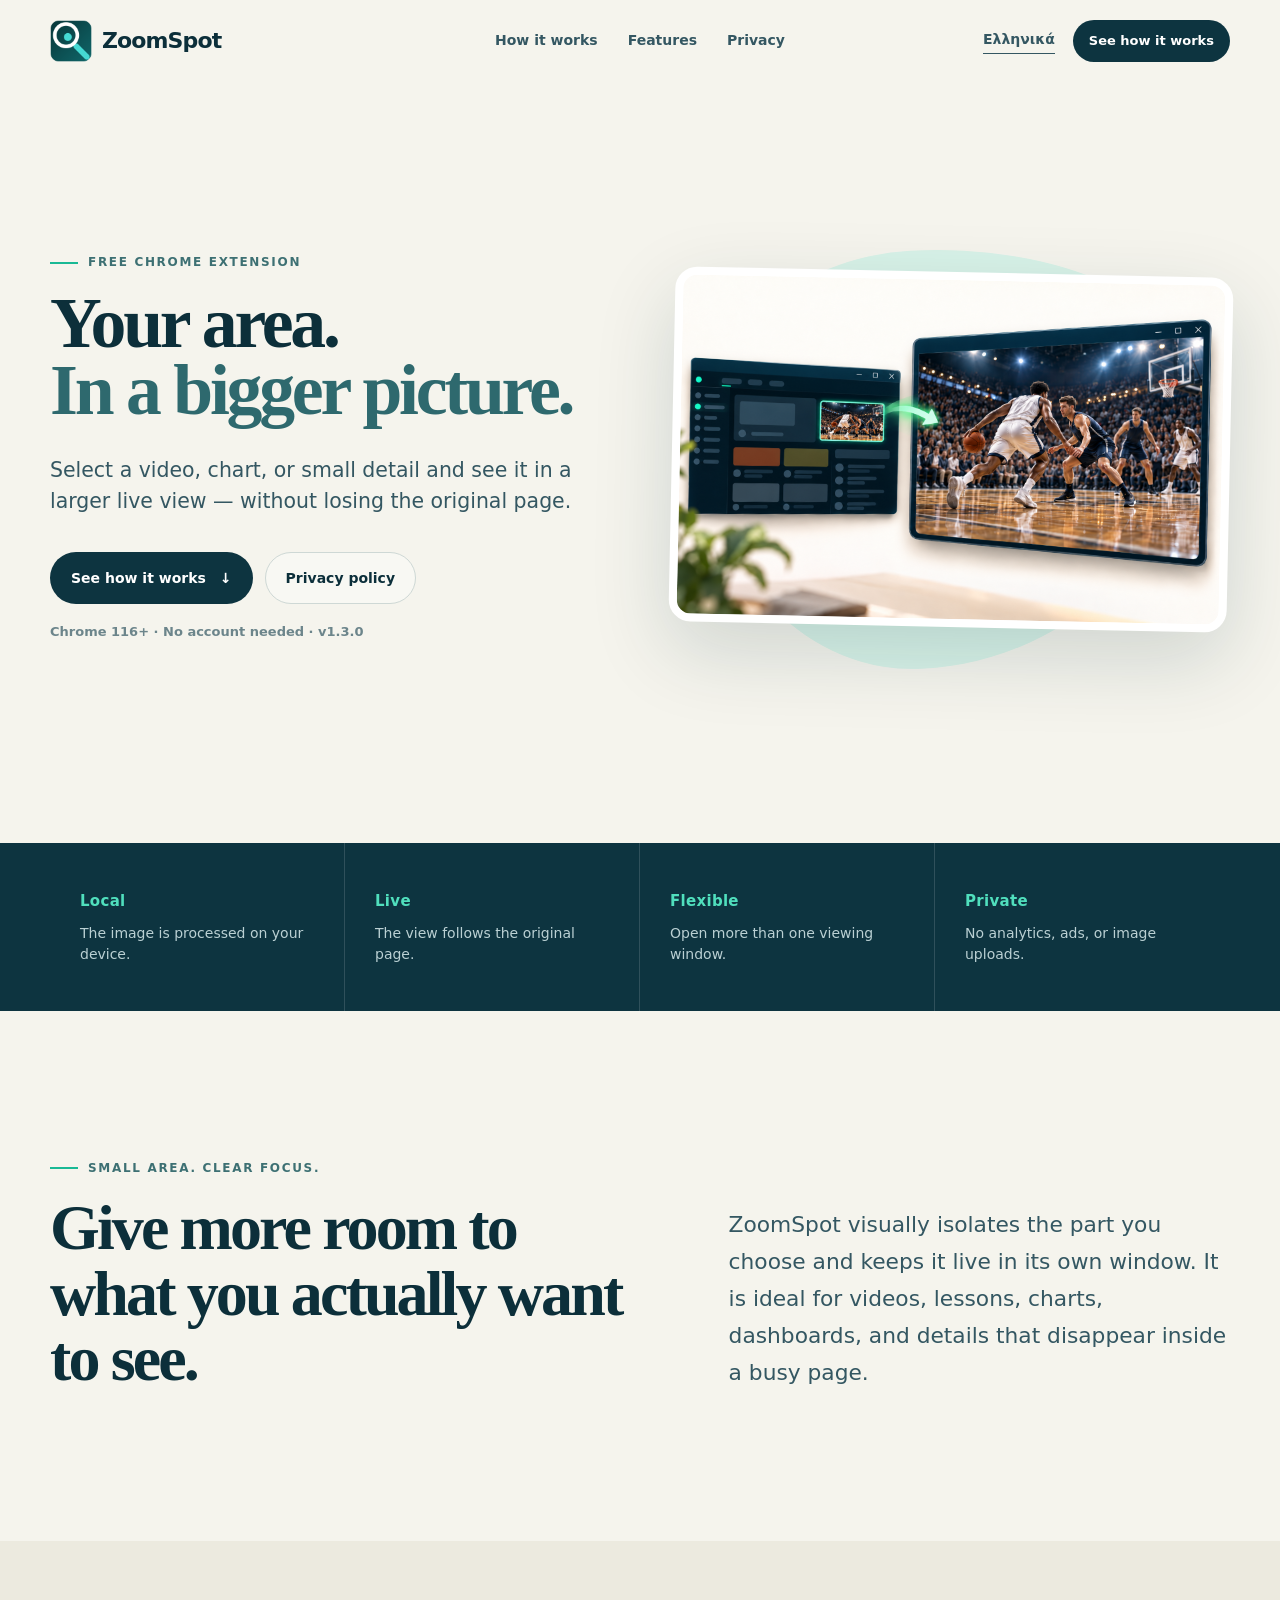
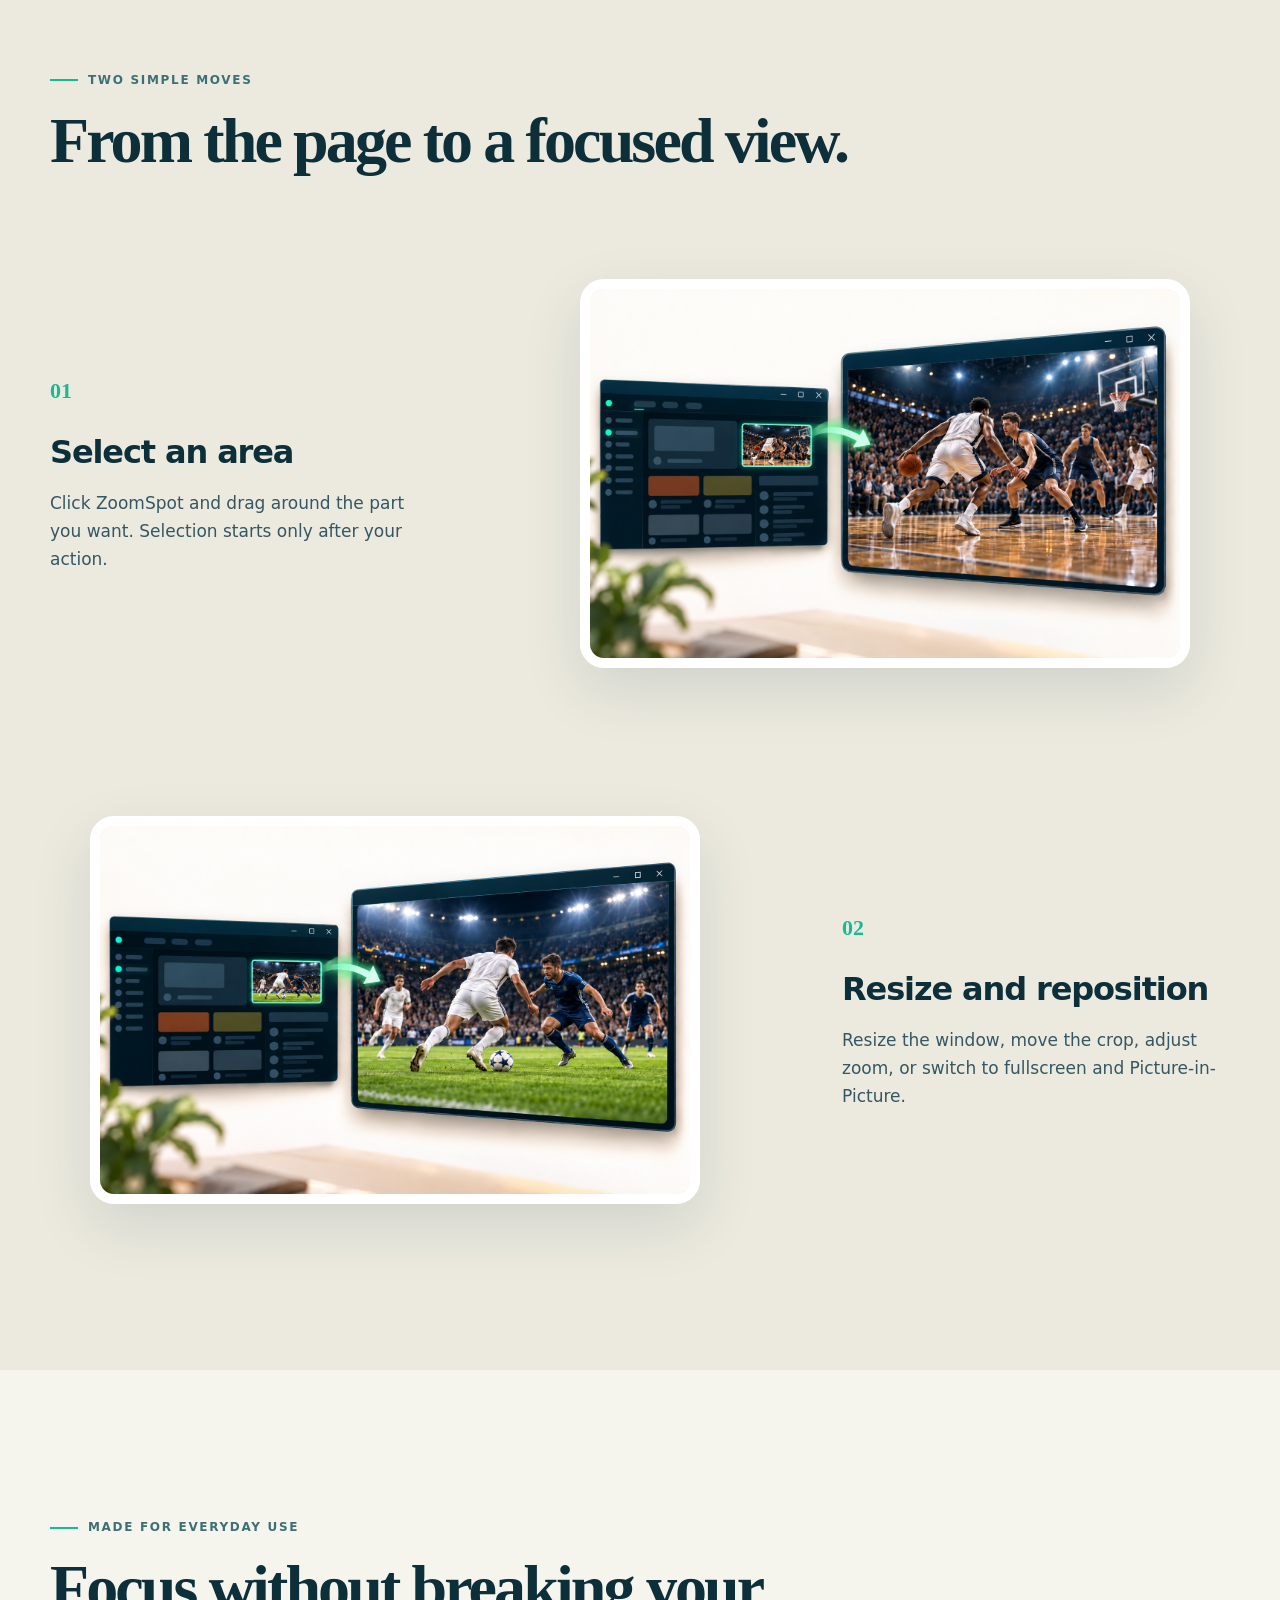
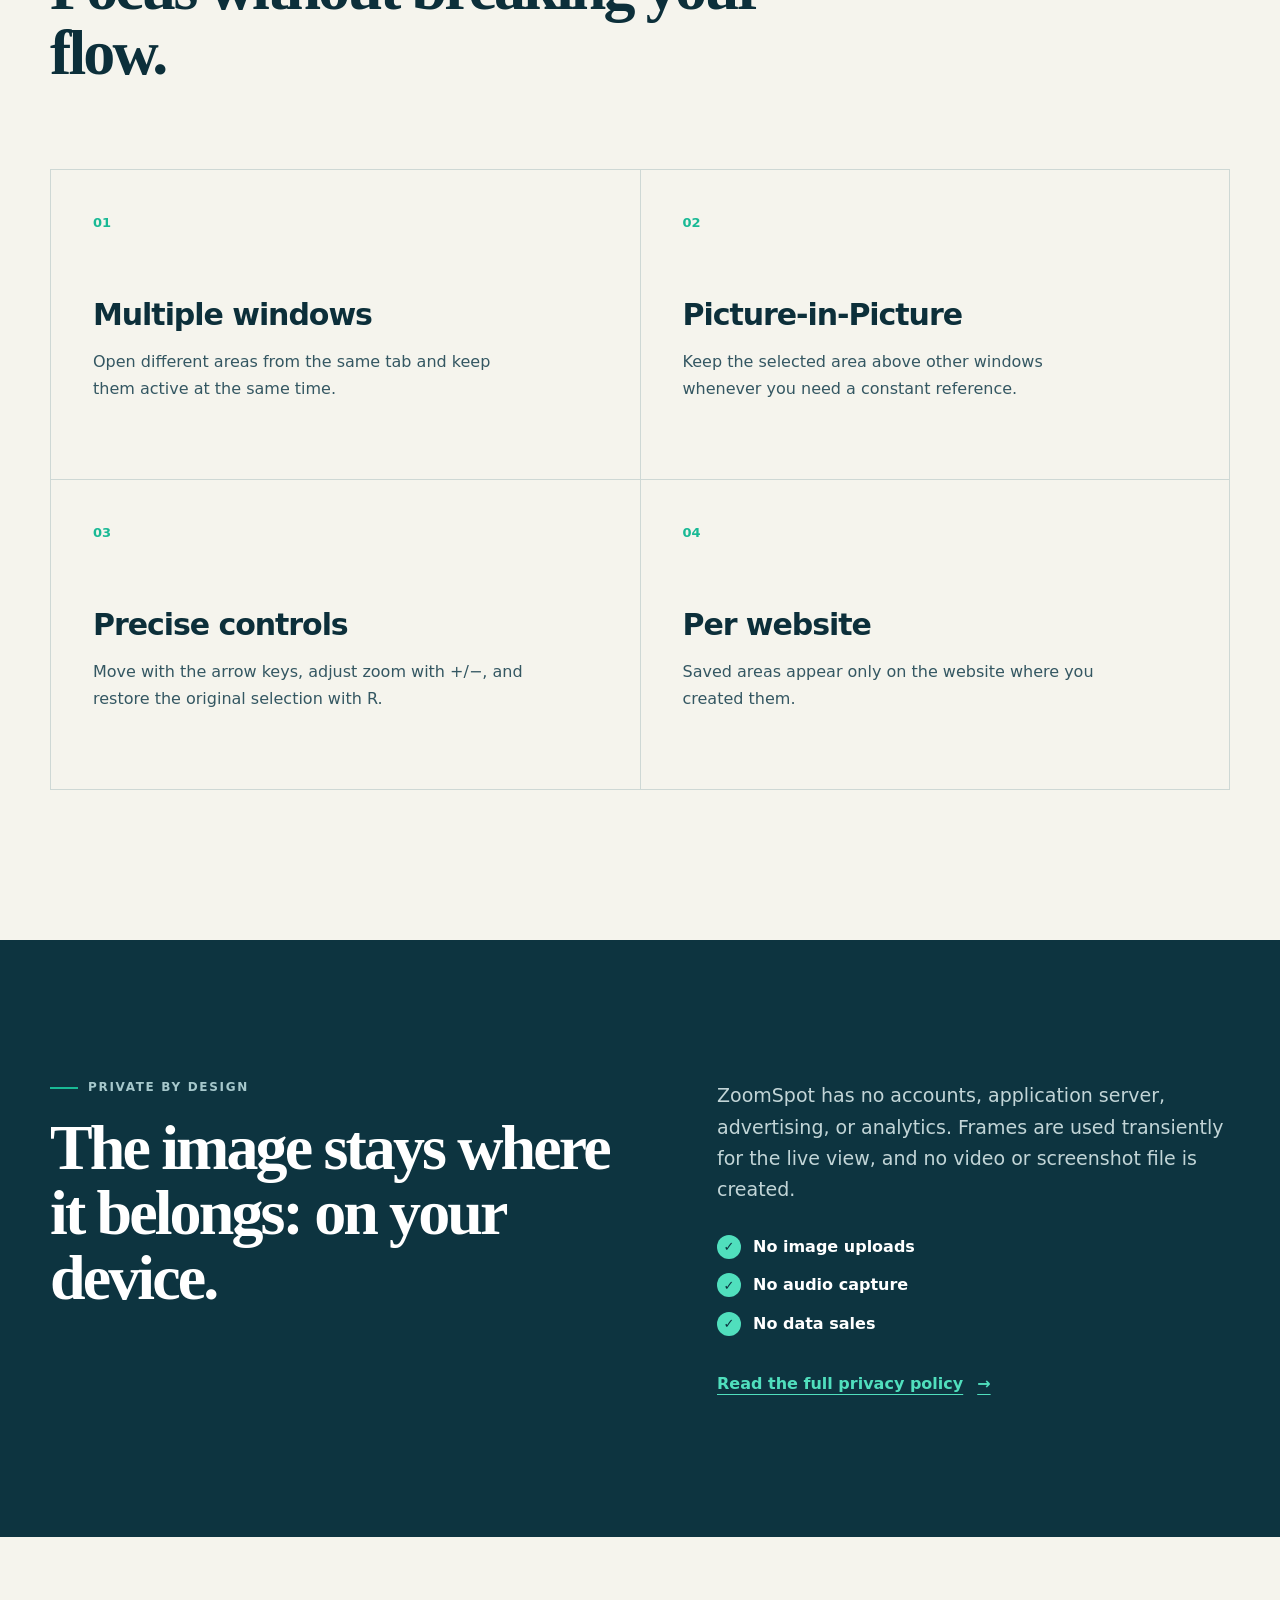
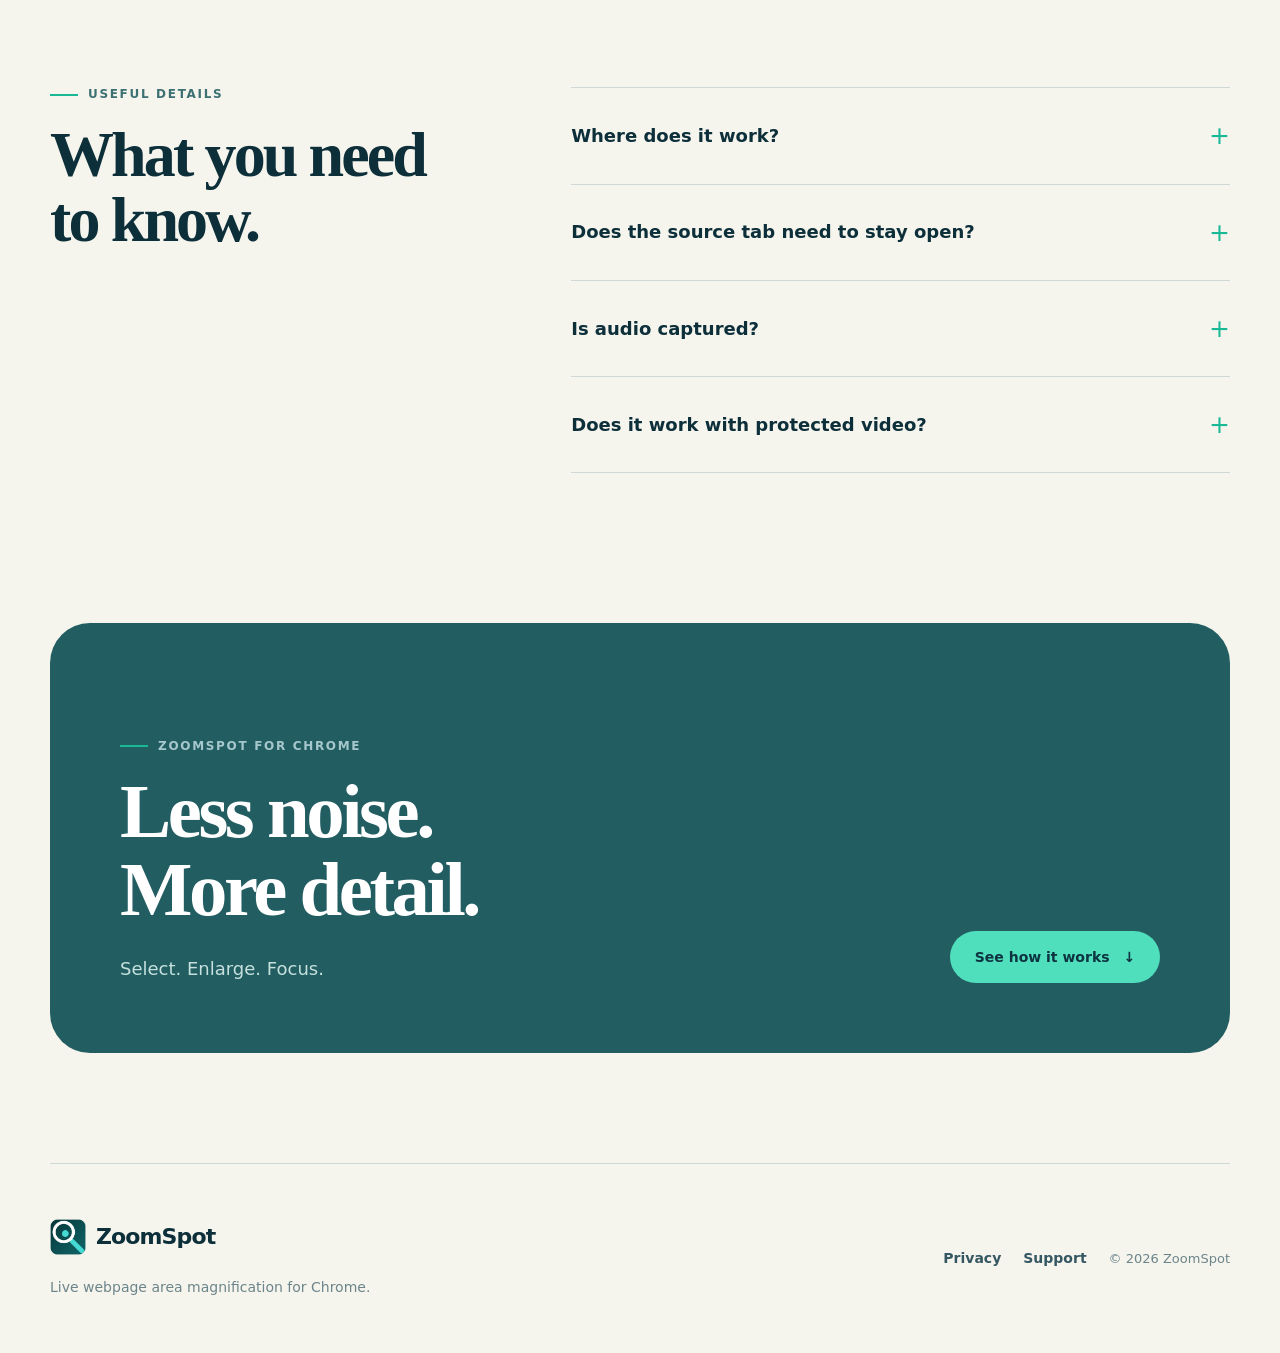
==== commit b164c3d8: "Use final ZoomSpot store artwork" ====
--- a/index-en.html
+++ b/index-en.html
@@ -8,7 +8,7 @@
     <meta property="og:type" content="website">
     <meta property="og:title" content="ZoomSpot — Your area, in a bigger picture">
     <meta property="og:description" content="Select any part of a webpage and open it in a larger live view with ZoomSpot for Chrome.">
-    <meta property="og:image" content="https://sooperninja.github.io/zoomspot-site/assets/selection-en.png">
+    <meta property="og:image" content="https://sooperninja.github.io/zoomspot-site/assets/a1.png">
     <meta property="og:url" content="https://sooperninja.github.io/zoomspot-site/index-en.html">
     <meta name="twitter:card" content="summary_large_image">
     <link rel="canonical" href="https://sooperninja.github.io/zoomspot-site/index-en.html">
@@ -46,14 +46,9 @@
                 <p class="hero-note">Chrome 116+ · No account needed · v1.3.0</p>
             </div>
             <div class="hero-visual" aria-label="ZoomSpot preview" data-reveal>
-                <div class="browser-frame">
-                    <div class="browser-toolbar" aria-hidden="true"><i></i><i></i><i></i><span>zoomspot preview</span></div>
-                    <img src="assets/selection-en.png" width="1280" height="800" alt="Selecting a webpage area with ZoomSpot" fetchpriority="high" decoding="async">
-                </div>
-                <div class="live-frame">
-                    <span>LIVE</span>
-                    <img src="assets/live-controls-en.png" width="820" height="420" alt="A ZoomSpot live view with its controls" fetchpriority="high" decoding="async">
-                </div>
+                <figure class="hero-artwork">
+                    <img src="assets/a1.png" width="1586" height="992" alt="ZoomSpot enlarging a selected area of a basketball video" fetchpriority="high" decoding="async">
+                </figure>
             </div>
         </section>
 
@@ -72,7 +67,7 @@
         <section class="process-section" id="how" aria-labelledby="how-title">
             <div class="section-shell">
                 <div class="section-heading section-heading-wide" data-reveal>
-                    <p class="eyebrow"><span></span>Three simple steps</p>
+                    <p class="eyebrow"><span></span>Two simple moves</p>
                     <h2 id="how-title">From the page to a focused view.</h2>
                 </div>
                 <div class="process-list"><article class="process-row">
@@ -82,7 +77,7 @@
             <p>Click ZoomSpot and drag around the part you want. Selection starts only after your action.</p>
         </div>
         <figure class="process-media" data-reveal>
-            <img src="assets/selection-en.png" width="1280" height="800" alt="Selecting a webpage area with ZoomSpot" decoding="async">
+            <img src="assets/a1.png" width="1586" height="992" alt="ZoomSpot enlarging a selected area of a basketball video" decoding="async">
         </figure>
     </article><article class="process-row process-row-reverse">
         <div class="process-copy" data-reveal>
@@ -91,16 +86,7 @@
             <p>Resize the window, move the crop, adjust zoom, or switch to fullscreen and Picture-in-Picture.</p>
         </div>
         <figure class="process-media" data-reveal>
-            <img src="assets/live-controls-en.png" width="820" height="420" alt="A ZoomSpot live view with its controls" decoding="async">
-        </figure>
-    </article><article class="process-row">
-        <div class="process-copy" data-reveal>
-            <span class="step-number">03</span>
-            <h3>Save what you use often</h3>
-            <p>Name an area and open it again on the same website. Settings remain local to your Chrome profile.</p>
-        </div>
-        <figure class="process-media process-media-portrait" data-reveal>
-            <img src="assets/popup-en.png" width="688" height="1154" alt="Saved areas inside the ZoomSpot popup" decoding="async">
+            <img src="assets/a2.png" width="1586" height="992" alt="ZoomSpot enlarging a selected area of a football video" decoding="async">
         </figure>
     </article></div>
             </div>
--- a/styles.css
+++ b/styles.css
@@ -296,82 +296,31 @@
 .hero-visual {
     position: relative;
     min-width: 0;
-    padding: 40px 18px 100px 10px;
+    padding: 40px 0;
 }
 
 .hero-visual::before {
     content: "";
     position: absolute;
-    inset: 0 8% 12% 9%;
+    inset: 4% 6% 0;
     z-index: -1;
     background: var(--mint-pale);
     border-radius: 44% 56% 58% 42% / 44% 35% 65% 56%;
     transform: rotate(-3deg);
 }
 
-.browser-frame,
-.live-frame {
+.hero-artwork {
+    margin: 0;
     overflow: hidden;
-    border: 1px solid rgba(12, 47, 58, 0.18);
+    border: 8px solid var(--white);
+    border-radius: 22px;
     background: var(--white);
     box-shadow: var(--shadow);
-}
-
-.browser-frame {
-    border-radius: 20px;
     transform: rotate(1.2deg);
 }
 
-.browser-toolbar {
-    height: 34px;
-    display: flex;
-    align-items: center;
-    gap: 6px;
-    padding: 0 12px;
-    color: #819096;
-    background: #e5e9e6;
-    font-size: 9px;
-    letter-spacing: 0.08em;
-    text-transform: uppercase;
-}
-
-.browser-toolbar i {
-    width: 8px;
-    height: 8px;
-    background: #afbbb7;
-    border-radius: 50%;
-}
-
-.browser-toolbar span {
-    margin-left: 6px;
-}
-
-.live-frame {
-    position: absolute;
-    right: -18px;
-    bottom: 18px;
-    width: 62%;
-    padding: 7px;
-    border-radius: 16px;
-    transform: rotate(-2.2deg);
-}
-
-.live-frame > span {
-    position: absolute;
-    top: 15px;
-    left: 15px;
-    z-index: 1;
-    padding: 4px 7px;
-    color: var(--dark);
-    background: var(--mint);
-    border-radius: 999px;
-    font-size: 8px;
-    font-weight: 900;
-    letter-spacing: 0.12em;
-}
-
-.live-frame img {
-    border-radius: 10px;
+.hero-artwork img {
+    width: 100%;
 }
 
 .proof-strip {
@@ -894,23 +843,12 @@
     }
 
     .hero-visual {
-        padding: 20px 5px 76px 0;
-    }
-
-    .browser-frame {
+        padding: 20px 0 34px;
+    }
+
+    .hero-artwork {
+        border-width: 5px;
         border-radius: 14px;
-    }
-
-    .browser-toolbar {
-        height: 26px;
-    }
-
-    .live-frame {
-        right: 0;
-        bottom: 16px;
-        width: 68%;
-        padding: 5px;
-        border-radius: 11px;
     }
 
     .proof-grid {
